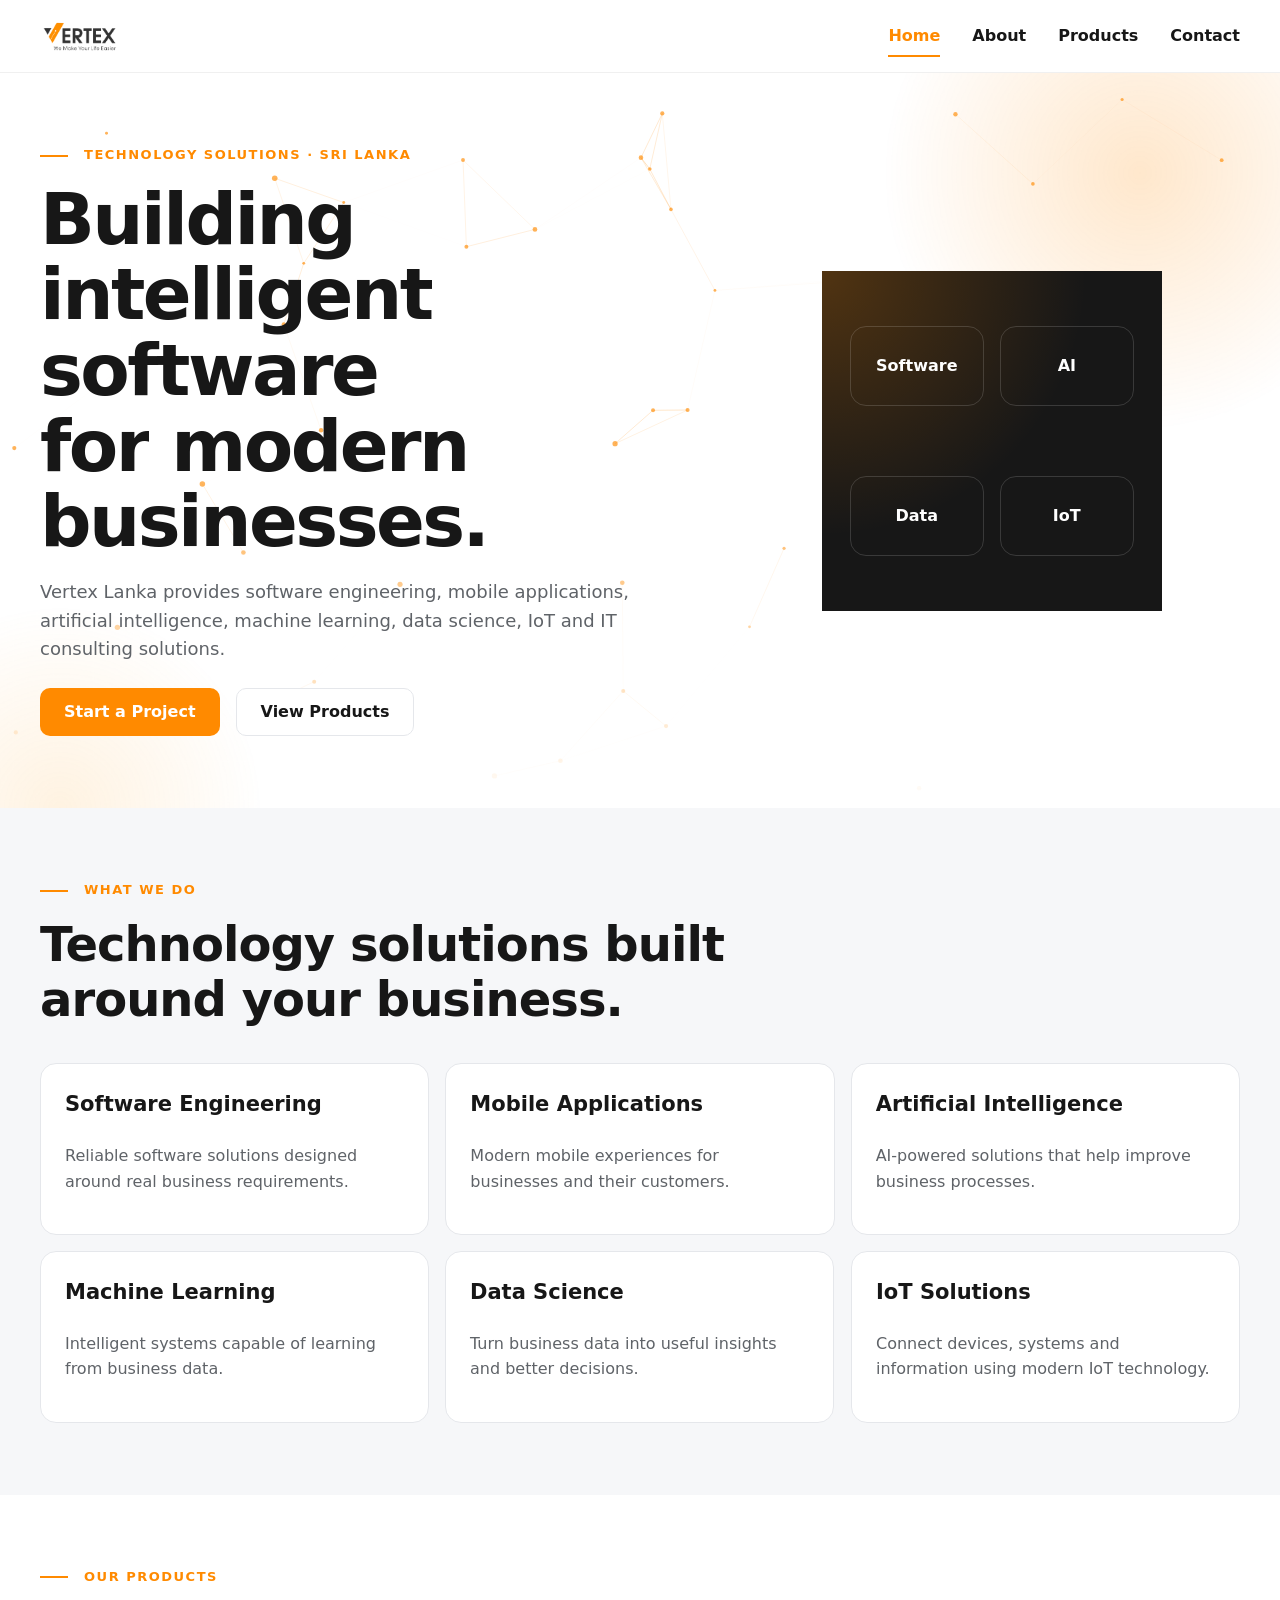
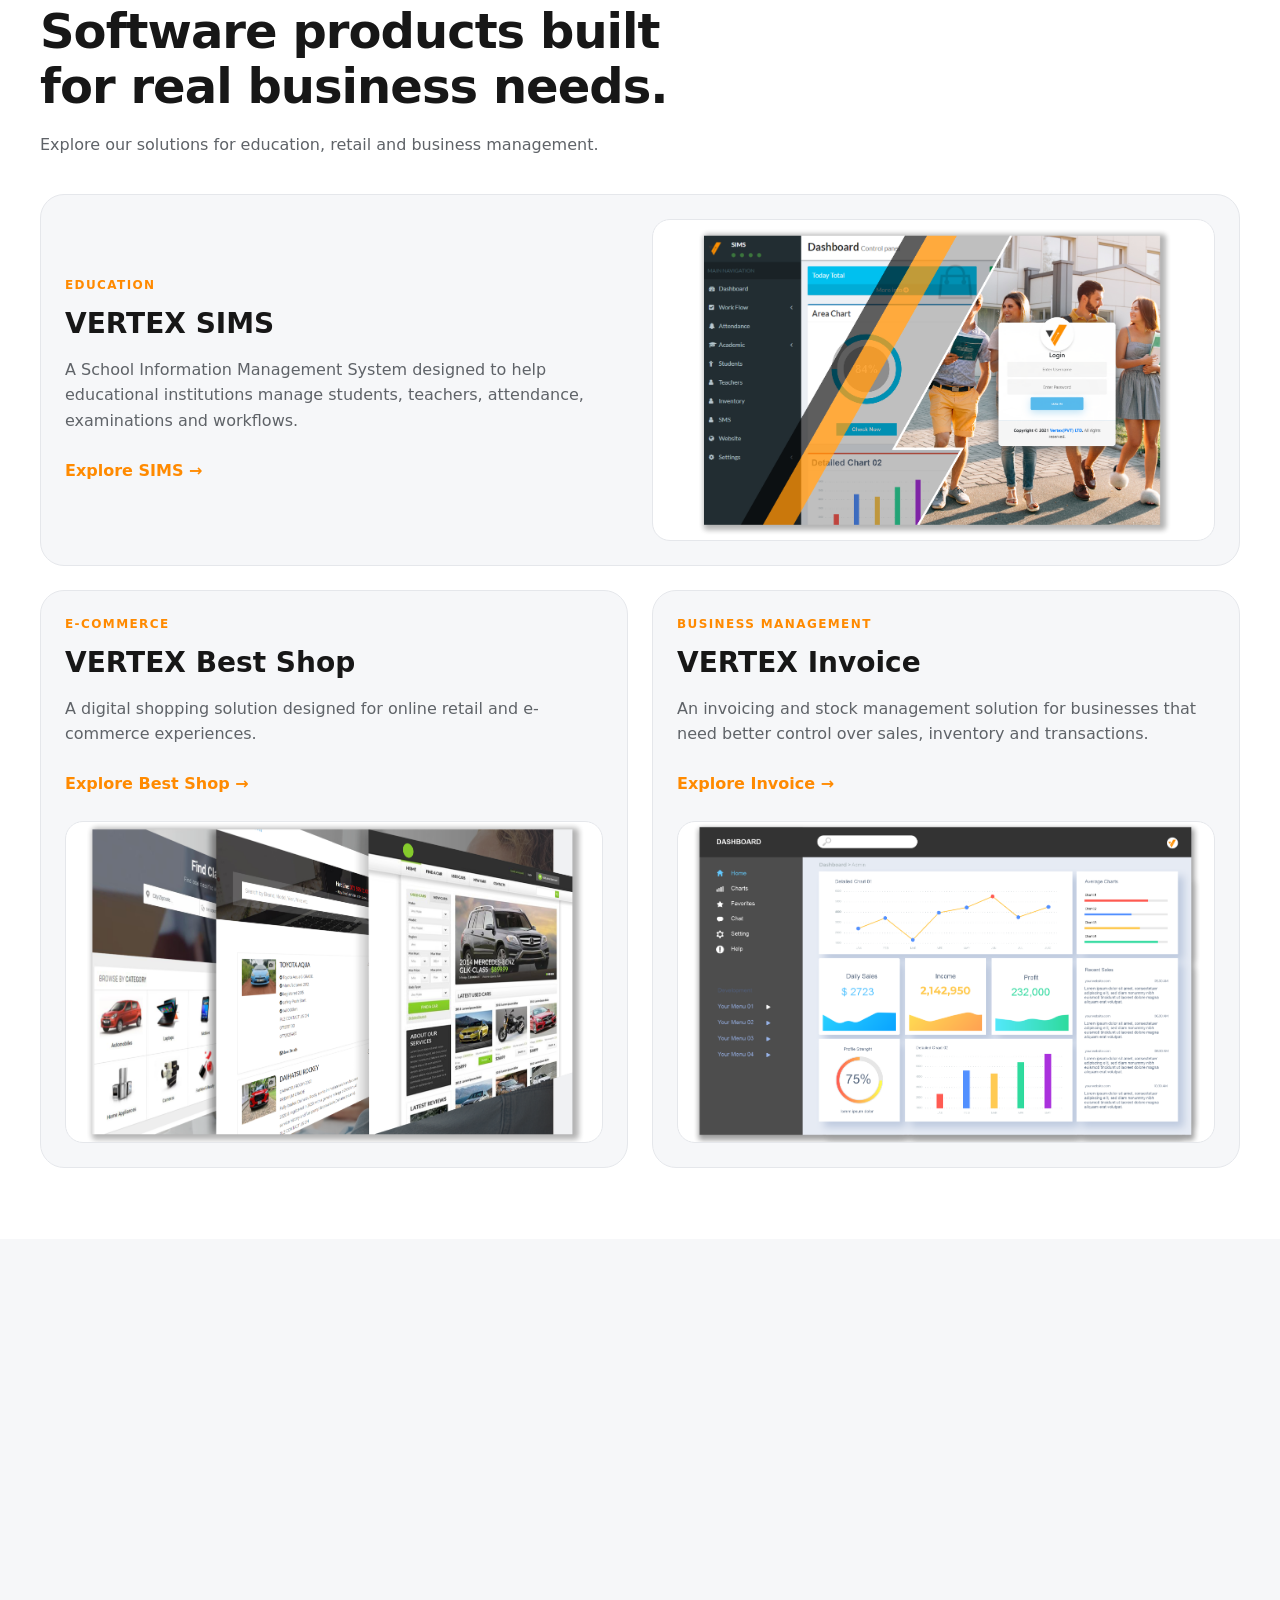
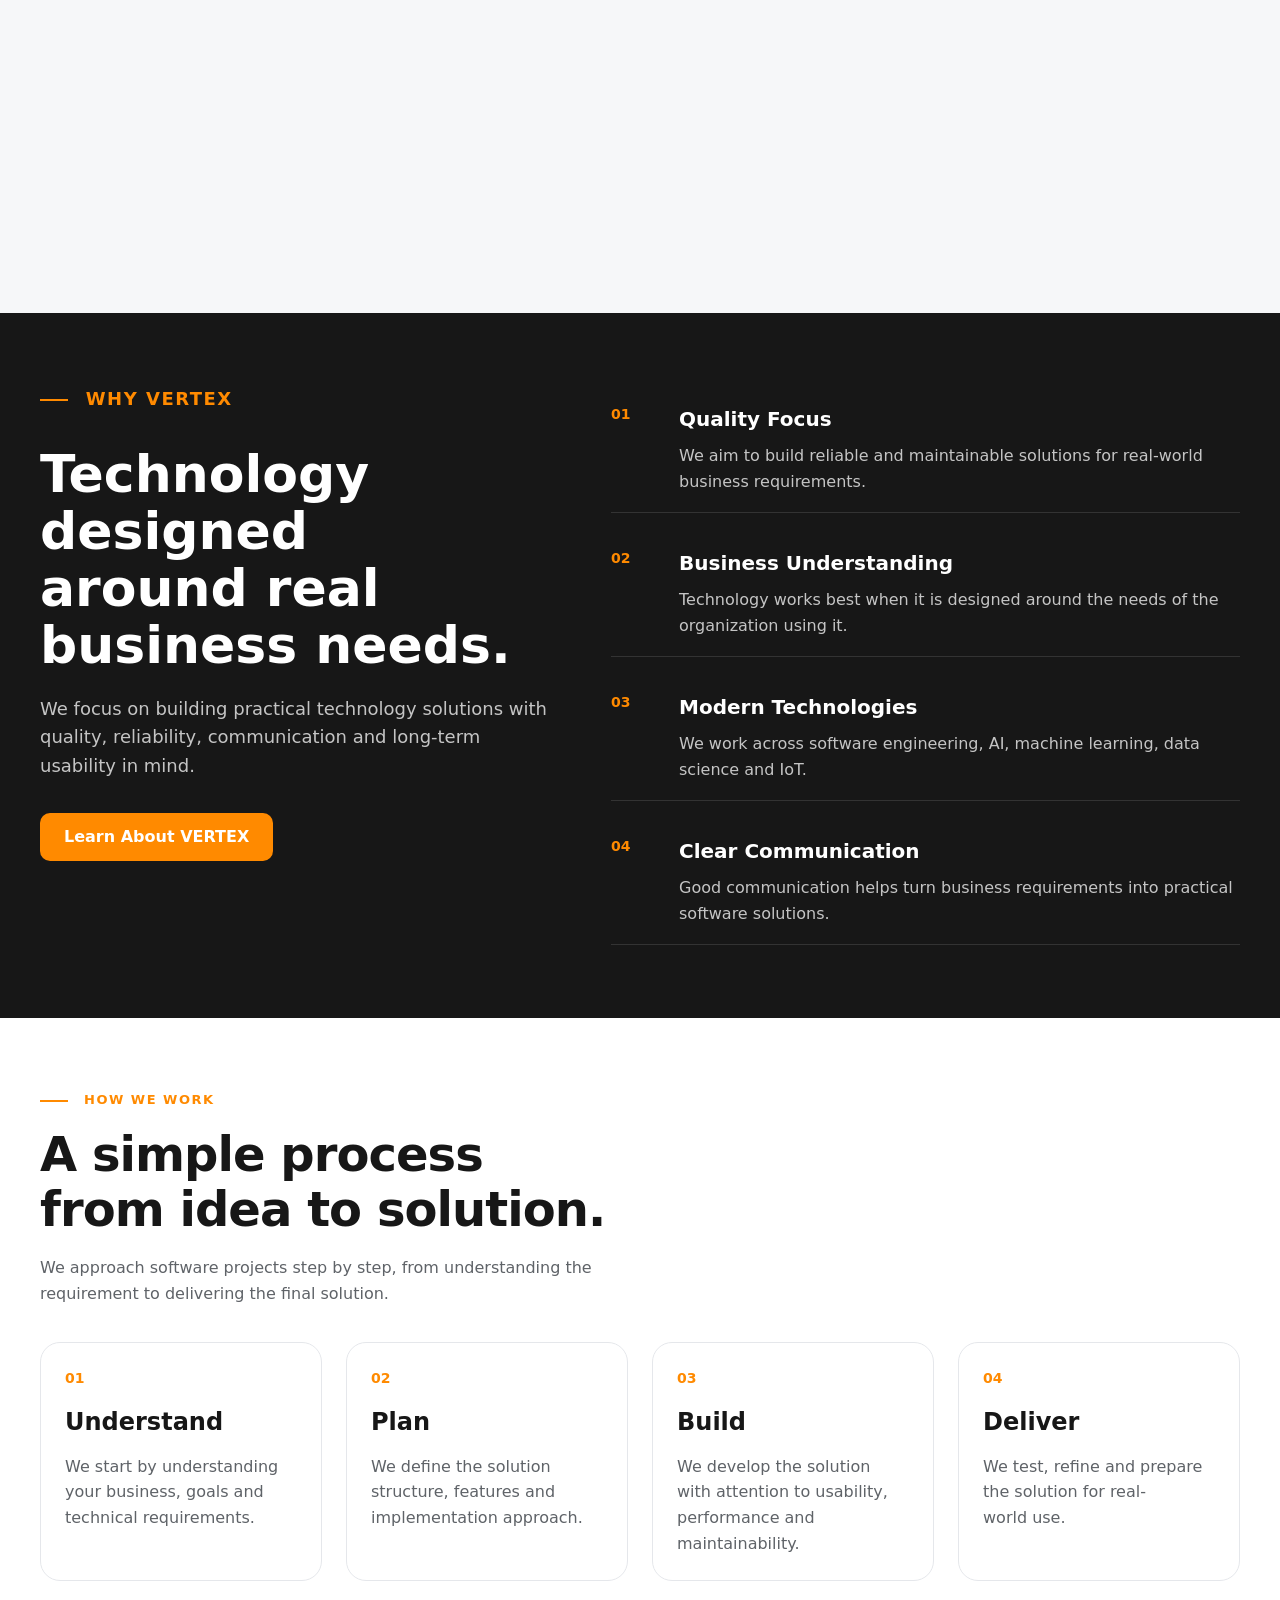
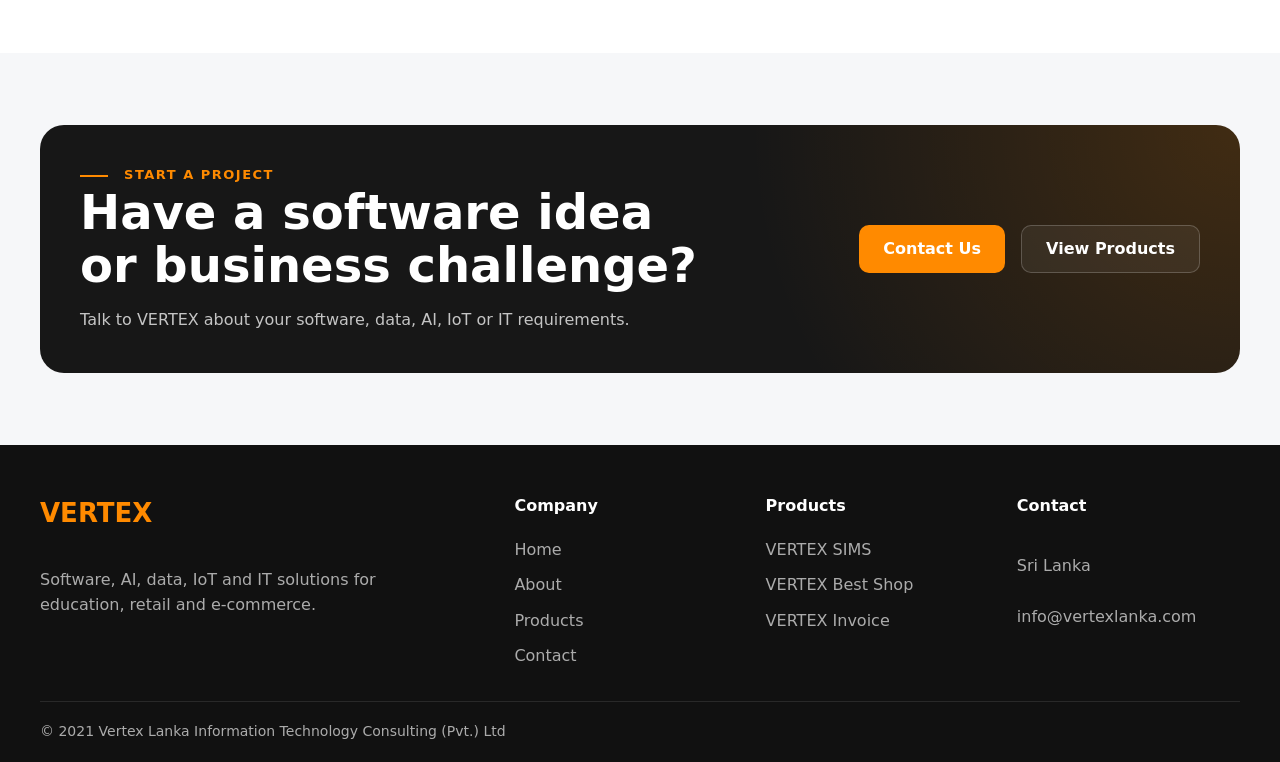
==== index.html @ 71db06a4 "Added full website" ====
<!DOCTYPE html>
<html lang="en">

<head>
  <meta charset="UTF-8">

  <meta
    name="viewport"
    content="width=device-width, initial-scale=1.0"
  >

  <!-- index.html -->
<title>Vertex Lanka | Software, AI & IT Solutions</title>

  <meta
    name="description"
    content="Vertex Lanka provides software engineering, AI, machine learning, data science, IoT and IT consulting solutions."
  >
<link
  rel="icon"
  type="image/png"
  href="img/logo/favicon.png"
>
<script type="application/ld+json">
{
  "@context": "https://schema.org",
  "@type": "Organization",
  "name": "Vertex Lanka Information Technology Consulting (Pvt.) Ltd",
  "url": "https://vertexlanka.com/",
  "email": "info@vertexlanka.com",
  "areaServed": "Sri Lanka"
}
</script>
  <link rel="stylesheet" href="styles.css">
</head>

<body>


  <!-- ========================================
       HEADER
  ========================================= -->

  <header class="site-header">

    <div class="container navbar">

      <a
  href="index.html"
  class="logo"
  aria-label="Vertex Lanka home"
>
  <img
    src="img/logo/vertex-logo.png"
    alt="Vertex Lanka"
  >
</a>

      <button
  class="menu-button"
  id="menuButton"
  aria-label="Open navigation"
  aria-controls="navMenu"
  aria-expanded="false"
>
  <span aria-hidden="true">☰</span>
</button>

      <nav class="nav-menu" id="navMenu">

        <a href="index.html">Home</a>

        <a href="about.html">About</a>

        <a href="products.html">Products</a>

        <a href="contact.html">Contact</a>

      </nav>

    </div>

  </header>



  <!-- ========================================
       MAIN CONTENT
  ========================================= -->

  <main>


    <!-- ========================================
         HERO
    ========================================= -->

    <section class="hero">

      <div class="container hero-grid">


        <div class="hero-content reveal">

          <p class="eyebrow">
            TECHNOLOGY SOLUTIONS · SRI LANKA
          </p>

          <h1>
            Building intelligent software for modern businesses.
          </h1>

          <p class="hero-description">
            Vertex Lanka provides software engineering,
            mobile applications, artificial intelligence,
            machine learning, data science, IoT and
            IT consulting solutions.
          </p>


          <div class="hero-buttons">

            <a
              href="contact.html"
              class="button button-primary"
            >
              Start a Project
            </a>

            <a
              href="products.html"
              class="button button-secondary"
            >
              View Products
            </a>

          </div>

        </div>


        <div class="hero-visual reveal">

          <div class="tech-card">

            <span>Software</span>

            <span>AI</span>

            <span>Data</span>

            <span>IoT</span>

          </div>

        </div>


      </div>

    </section>



    <!-- ========================================
         SERVICES
    ========================================= -->

    <section class="section services">

      <div class="container">


        <div class="section-heading reveal">

          <p class="eyebrow">
            WHAT WE DO
          </p>

          <h2>
            Technology solutions built around your business.
          </h2>

        </div>


        <div class="services-grid">


          <article class="service-card reveal">

            <h3>
              Software Engineering
            </h3>

            <p>
              Reliable software solutions designed around
              real business requirements.
            </p>

          </article>


          <article class="service-card reveal">

            <h3>
              Mobile Applications
            </h3>

            <p>
              Modern mobile experiences for businesses
              and their customers.
            </p>

          </article>


          <article class="service-card reveal">

            <h3>
              Artificial Intelligence
            </h3>

            <p>
              AI-powered solutions that help improve
              business processes.
            </p>

          </article>


          <article class="service-card reveal">

            <h3>
              Machine Learning
            </h3>

            <p>
              Intelligent systems capable of learning
              from business data.
            </p>

          </article>


          <article class="service-card reveal">

            <h3>
              Data Science
            </h3>

            <p>
              Turn business data into useful insights
              and better decisions.
            </p>

          </article>


          <article class="service-card reveal">

            <h3>
              IoT Solutions
            </h3>

            <p>
              Connect devices, systems and information
              using modern IoT technology.
            </p>

          </article>


        </div>

      </div>

    </section>



    <!-- ========================================
         PRODUCTS
    ========================================= -->

    <section class="section products-section">

      <div class="container">


        <div class="section-heading reveal">

          <p class="eyebrow">
            OUR PRODUCTS
          </p>

          <h2>
            Software products built for real business needs.
          </h2>

          <p>
            Explore our solutions for education,
            retail and business management.
          </p>

        </div>


        <div class="products-grid">


          <!-- SIMS -->

          <article class="product-card product-card-large reveal">


            <div class="product-content">

              <p class="product-label">
                EDUCATION
              </p>

              <h3>
                VERTEX SIMS
              </h3>

              <p>
                A School Information Management System designed
                to help educational institutions manage students,
                teachers, attendance, examinations and workflows.
              </p>

              <a
                href="sims.html"
                class="product-link"
              >
                Explore SIMS →
              </a>

            </div>


            <div class="product-card-image">

  <img
    src="img/sims/dashboard.png"
    alt="VERTEX SIMS dashboard"
  >

</div>


          </article>



          <!-- BEST SHOP -->

          <article class="product-card reveal">


            <div class="product-content">

              <p class="product-label">
                E-COMMERCE
              </p>

              <h3>
                VERTEX Best Shop
              </h3>

              <p>
                A digital shopping solution designed for
                online retail and e-commerce experiences.
              </p>

              <a
                href="shop.html"
                class="product-link"
              >
                Explore Best Shop →
              </a>

            </div>


            <div class="product-card-image">

  <img
    src="img/shop/shop.png"
    alt="VERTEX Best Shop interface"
  >

</div>


          </article>



          <!-- INVOICE -->

          <article class="product-card reveal">


            <div class="product-content">

              <p class="product-label">
                BUSINESS MANAGEMENT
              </p>

              <h3>
                VERTEX Invoice
              </h3>

              <p>
                An invoicing and stock management solution
                for businesses that need better control over
                sales, inventory and transactions.
              </p>

              <a
                href="invoice.html"
                class="product-link"
              >
                Explore Invoice →
              </a>

            </div>


            <div class="product-card-image">

  <img
    src="img/invoice/invoice.png"
    alt="VERTEX Invoice dashboard"
  >

</div>


          </article>


        </div>

      </div>

    </section>



    <!-- ========================================
         INDUSTRIES
    ========================================= -->

    <section class="section industries-section">

      <div class="container">


        <div class="section-heading reveal">

          <p class="eyebrow">
            INDUSTRIES
          </p>

          <h2>
            Technology solutions for the industries we serve.
          </h2>

          <p>
            We focus on solutions for education,
            retail and e-commerce environments.
          </p>

        </div>


        <div class="industries-grid">


          <article class="industry-card reveal">

            <div class="industry-icon" aria-hidden="true">

  <svg
    viewBox="0 0 24 24"
    width="28"
    height="28"
    fill="none"
    stroke="currentColor"
    stroke-width="1.8"
    stroke-linecap="round"
    stroke-linejoin="round"
  >
    <path d="M3 10l9-5 9 5-9 5-9-5Z"></path>
    <path d="M7 12v5c3 2 7 2 10 0v-5"></path>
  </svg>

</div>

            <h3>
              Education
            </h3>

            <p>
              Digital systems designed to help educational
              institutions manage information and operations.
            </p>

            <a
              href="sims.html"
              class="industry-link"
            >
              Explore Education Solutions →
            </a>

          </article>



          <article class="industry-card reveal">

            <div class="industry-icon" aria-hidden="true">

  <svg
    viewBox="0 0 24 24"
    width="28"
    height="28"
    fill="none"
    stroke="currentColor"
    stroke-width="1.8"
    stroke-linecap="round"
    stroke-linejoin="round"
  >
    <path d="M5 8h14l-1 12H6L5 8Z"></path>
    <path d="M9 8a3 3 0 0 1 6 0"></path>
  </svg>

</div>

            <h3>
              Retail
            </h3>

            <p>
              Business software for sales, stock management,
              invoicing and day-to-day retail operations.
            </p>

            <a
              href="invoice.html"
              class="industry-link"
            >
              Explore Retail Solutions →
            </a>

          </article>



          <article class="industry-card reveal">

            <div class="industry-icon" aria-hidden="true">

  <svg
    viewBox="0 0 24 24"
    width="28"
    height="28"
    fill="none"
    stroke="currentColor"
    stroke-width="1.8"
    stroke-linecap="round"
    stroke-linejoin="round"
  >
    <circle cx="9" cy="20" r="1"></circle>

    <circle cx="18" cy="20" r="1"></circle>

    <path d="M3 4h2l2.4 10.4a2 2 0 0 0 2 1.6h7.8a2 2 0 0 0 2-1.6L21 8H6"></path>
  </svg>

</div>

            <h3>
              E-Commerce
            </h3>

            <p>
              Digital shopping experiences and online
              solutions for modern commerce.
            </p>

            <a
              href="shop.html"
              class="industry-link"
            >
              Explore E-Commerce Solutions →
            </a>

          </article>


        </div>

      </div>

    </section>



    <!-- ========================================
         WHY VERTEX
    ========================================= -->

    <section class="section why-section">

      <div class="container why-grid">


        <div class="why-content reveal">

          <p class="eyebrow">
            WHY VERTEX
          </p>

          <h2>
            Technology designed around real business needs.
          </h2>

          <p>
            We focus on building practical technology solutions
            with quality, reliability, communication and
            long-term usability in mind.
          </p>

          <a
            href="about.html"
            class="button button-primary"
          >
            Learn About VERTEX
          </a>

        </div>



        <div class="why-list">


          <article class="why-item reveal">

            <div class="why-number">
              01
            </div>

            <div>

              <h3>
                Quality Focus
              </h3>

              <p>
                We aim to build reliable and maintainable
                solutions for real-world business requirements.
              </p>

            </div>

          </article>



          <article class="why-item reveal">

            <div class="why-number">
              02
            </div>

            <div>

              <h3>
                Business Understanding
              </h3>

              <p>
                Technology works best when it is designed
                around the needs of the organization using it.
              </p>

            </div>

          </article>



          <article class="why-item reveal">

            <div class="why-number">
              03
            </div>

            <div>

              <h3>
                Modern Technologies
              </h3>

              <p>
                We work across software engineering,
                AI, machine learning, data science and IoT.
              </p>

            </div>

          </article>



          <article class="why-item reveal">

            <div class="why-number">
              04
            </div>

            <div>

              <h3>
                Clear Communication
              </h3>

              <p>
                Good communication helps turn business
                requirements into practical software solutions.
              </p>

            </div>

          </article>


        </div>


      </div>

    </section>



    <!-- ========================================
         HOW WE WORK
    ========================================= -->

    <section class="section process-section">

      <div class="container">


        <div class="section-heading reveal">

          <p class="eyebrow">
            HOW WE WORK
          </p>

          <h2>
            A simple process from idea to solution.
          </h2>

          <p>
            We approach software projects step by step,
            from understanding the requirement to delivering
            the final solution.
          </p>

        </div>


        <div class="process-grid">


          <article class="process-card reveal">

            <div class="process-number">
              01
            </div>

            <h3>
              Understand
            </h3>

            <p>
              We start by understanding your business,
              goals and technical requirements.
            </p>

          </article>



          <article class="process-card reveal">

            <div class="process-number">
              02
            </div>

            <h3>
              Plan
            </h3>

            <p>
              We define the solution structure,
              features and implementation approach.
            </p>

          </article>



          <article class="process-card reveal">

            <div class="process-number">
              03
            </div>

            <h3>
              Build
            </h3>

            <p>
              We develop the solution with attention to
              usability, performance and maintainability.
            </p>

          </article>



          <article class="process-card reveal">

            <div class="process-number">
              04
            </div>

            <h3>
              Deliver
            </h3>

            <p>
              We test, refine and prepare the solution
              for real-world use.
            </p>

          </article>


        </div>


      </div>

    </section>



    <!-- ========================================
         CTA
    ========================================= -->

    <section class="section cta-section">

      <div class="container">


        <div class="cta-box reveal">


          <div class="cta-content">

            <p class="eyebrow">
              START A PROJECT
            </p>

            <h2>
              Have a software idea or business challenge?
            </h2>

            <p>
              Talk to VERTEX about your software,
              data, AI, IoT or IT requirements.
            </p>

          </div>


          <div class="cta-actions">

            <a
              href="contact.html"
              class="button button-primary"
            >
              Contact Us
            </a>

            <a
              href="products.html"
              class="button button-secondary"
            >
              View Products
            </a>

          </div>


        </div>


      </div>

    </section>


  </main>



  <!-- ========================================
       FOOTER
  ========================================= -->

  <footer class="footer">

    <div class="container">


      <div class="footer-grid">


        <div class="footer-brand">

          <a
            href="index.html"
            class="footer-logo"
          >
            VERTEX
          </a>

          <p>
            Software, AI, data, IoT and IT solutions
            for education, retail and e-commerce.
          </p>

        </div>



        <div class="footer-column">

          <h3>
            Company
          </h3>

          <a href="index.html">
            Home
          </a>

          <a href="about.html">
            About
          </a>

          <a href="products.html">
            Products
          </a>

          <a href="contact.html">
            Contact
          </a>

        </div>



        <div class="footer-column">

          <h3>
            Products
          </h3>

          <a href="sims.html">
            VERTEX SIMS
          </a>

          <a href="shop.html">
            VERTEX Best Shop
          </a>

          <a href="invoice.html">
            VERTEX Invoice
          </a>

        </div>



        <div class="footer-column">

          <h3>
            Contact
          </h3>

          <p>
            Sri Lanka
          </p>

          <a href="mailto:info@vertexlanka.com">
            info@vertexlanka.com
          </a>

        </div>


      </div>



      <div class="footer-bottom">

        <p>
  © 2021 Vertex Lanka Information Technology Consulting (Pvt.) Ltd
</p>

      </div>


    </div>

  </footer>



  <script src="script.js"></script>


</body>

</html>
---- styles.css ----
:root {
  --primary: #ff8a00;
  --primary-dark: #d96f00;
  --dark: #171717;
  --text: #5f6368;
  --background: #ffffff;
  --background-light: #f6f7f9;
  --border: #e5e7eb;
  --container: 1200px;
}

/* =========================
   RESET
========================= */

*,
*::before,
*::after {
  box-sizing: border-box;
}

html {
  scroll-behavior: smooth;
}

body {
  margin: 0;
  font-family:
    Inter,
    system-ui,
    -apple-system,
    BlinkMacSystemFont,
    "Segoe UI",
    sans-serif;
  color: var(--text);
  background: var(--background);
  line-height: 1.6;
}

img {
  display: block;
  max-width: 100%;
  height: auto;
}

a {
  color: inherit;
  text-decoration: none;
}

button {
  font: inherit;
}

.container {
  width: min(100% - 32px, var(--container));
  margin-inline: auto;
}
p {
  text-wrap: pretty;
}
h1,
h2,
h3 {
  text-wrap: balance;
}
/* =========================
   HEADER / NAVIGATION
========================= */

.site-header {
  position: sticky;

  top: 0;

  z-index: 1000;

  background:
    rgba(255, 255, 255, 0.92);

  border-bottom:
    1px solid rgba(0, 0, 0, 0.06);

  backdrop-filter: blur(12px);

  -webkit-backdrop-filter: blur(12px);
}
img {
  max-width: 100%;
  height: auto;
}

.navbar {
  min-height: 72px;
  display: flex;
  align-items: center;
  justify-content: space-between;
}

.logo {
  display: inline-flex;
  align-items: center;
}

.logo img {
  display: block;
  width: auto;
  height: 38px;
}

.menu-button {
  border: 0;
  background: transparent;
  font-size: 28px;
  cursor: pointer;
}

.nav-menu {
  display: none;
  position: absolute;
  top: 72px;
  left: 0;
  right: 0;
  flex-direction: column;
  padding: 24px;
  background: white;
  border-bottom: 1px solid var(--border);
}
.product-screenshot {
  display: block;

  width: 100%;
  max-width: 650px;

  height: auto;
  max-height: 430px;

  object-fit: contain;

  margin-inline: auto;

  border: 1px solid var(--border);
  border-radius: 18px;

  box-shadow:
    0 20px 50px rgba(0, 0, 0, 0.12);
}
.product-page-hero-visual {
  display: flex;
  align-items: center;
  justify-content: center;

  min-width: 0;
}
.nav-menu.open {
  display: flex;
}

.nav-menu a {
  position: relative;

  padding: 10px 0;

  color: var(--dark);

  font-weight: 600;

  transition:
    color 200ms ease;
}
.nav-menu a:hover {
  color: var(--primary);
}

.nav-menu a.active {
  color: var(--primary);
}
/* =========================
   HERO
========================= */

.hero {
  padding: 80px 0;
}

.hero-grid {
  display: grid;
  gap: 48px;
  align-items: center;
}

.eyebrow {
  margin: 0 0 16px;
  color: var(--primary);
  font-size: 13px;
  font-weight: 700;
  letter-spacing: 1.5px;
}

.hero h1 {
  margin: 0;

  max-width: 750px;

  color: var(--dark);

  font-size: clamp(42px, 8vw, 72px);

  line-height: 1.05;

  letter-spacing: -0.035em;
}
.about-hero h1,
.products-page-hero h1,
.product-page-hero h1,
.contact-hero h1 {
  letter-spacing: -0.035em;
}

.hero-description {
  max-width: 650px;
  margin-top: 24px;
  font-size: 18px;
}

.hero-buttons {
  display: flex;
  flex-wrap: wrap;
  gap: 16px;
  margin-top: 32px;
}

.hero-visual {
  display: flex;
  align-items: center;
  justify-content: center;
}

.tech-card {
  width: min(100%, 420px);
  aspect-ratio: 1;
  padding: 40px;
  display: grid;
  grid-template-columns: repeat(2, 1fr);
  gap: 16px;
  align-items: center;
  background:
    radial-gradient(
      circle at top left,
      rgba(255, 138, 0, 0.25),
      transparent 55%
    ),
    #171717;
.industry-link {
  border-radius: 32px;
}
}

.tech-card span {
  min-height: 100px;
  padding: 16px;
  display: flex;
  align-items: center;
  justify-content: center;
  border: 1px solid rgba(255, 255, 255, 0.15);
  border-radius: 16px;
  color: white;
  font-weight: 700;
}

/* =========================
   BUTTONS
========================= */

.button {
  min-height: 48px;
  padding: 0 24px;
  display: inline-flex;
  align-items: center;
  justify-content: center;
  border-radius: 10px;
  font-weight: 700;
  transition:
    transform 250ms ease,
    background-color 250ms ease,
    border-color 250ms ease;
}

.button:hover {
  transform: translateY(-2px);
}

.button-primary {
  color: white;
  background: var(--primary);
}

.button-primary:hover {
  background: var(--primary-dark);
}

.button-secondary {
  color: var(--dark);
  border: 1px solid var(--border);
  background: white;
}

/* =========================
   SHARED SECTION STYLES
========================= */

.section {
  padding: 80px 0;
}

.section-heading {
  max-width: 700px;
  margin-bottom: 48px;
}

.section-heading h2 {
  margin: 0;
  color: var(--dark);
  font-size: clamp(32px, 6vw, 48px);
  line-height: 1.15;
}
.section-heading > p:last-child {
  max-width: 620px;

  margin-top: 18px;
}
.section-heading h2 {
  letter-spacing: -0.02em;
}
/* =========================
   SERVICES
========================= */

.services {
  background: var(--background-light);
}

.services-grid {
  display: grid;
  grid-template-columns: 1fr;
  gap: 16px;
}

.service-card {
  padding: 32px;

  background: white;

  border: 1px solid var(--border);

  border-radius: 16px;

  transition:
    transform 300ms ease,
    border-color 300ms ease,
    background-color 300ms ease;
}

.service-card:hover {
  transform: translateY(-6px);

  border-color: rgba(255, 138, 0, 0.5);

  background: #fffdf9;
}

.service-card h3 {
  margin-top: 0;
  color: var(--dark);
  font-size: 21px;
}

/* =========================
   PRODUCTS
========================= */

.products-section {
  background: var(--background);
}

.products-grid {
  display: grid;
  grid-template-columns: 1fr;
  gap: 24px;
}

.product-card {
  overflow: hidden;
  display: grid;
  gap: 32px;
  padding: 32px;
  background: var(--background-light);
  border: 1px solid var(--border);
  border-radius: 24px;
  transition:
    transform 300ms ease,
    border-color 300ms ease;
}

.product-card:hover {
  transform: translateY(-6px);

  border-color: rgba(255, 138, 0, 0.5);

  background: #fffdf9;
}

.product-content {
  display: flex;
  flex-direction: column;
  align-items: flex-start;
}

.product-label {
  margin: 0 0 12px;
  color: var(--primary);
  font-size: 12px;
  font-weight: 800;
  letter-spacing: 1.4px;
}

.product-card h3 {
  margin: 0 0 16px;
  color: var(--dark);
  font-size: 28px;
  line-height: 1.2;
}

.product-card p {
  margin-top: 0;
}

.product-link {
  display: inline-flex;

  align-items: center;

  gap: 6px;

  margin-top: 8px;

  color: var(--primary);

  font-weight: 700;

  transition:
    gap 250ms ease,
    color 250ms ease;
}

.product-link:hover {
  gap: 10px;

  color: var(--primary-dark);
}

.product-visual {
  min-height: 220px;
  display: flex;
  align-items: center;
  justify-content: center;
  border-radius: 18px;
  color: white;
  font-size: 32px;
  font-weight: 800;
  letter-spacing: 2px;
}

.product-visual-sims {
  background:
    radial-gradient(
      circle at top left,
      rgba(255, 138, 0, 0.6),
      transparent 55%
    ),
    #1b1b1b;
}

.product-visual-shop {
  background: linear-gradient(135deg, #ff8a00, #ffb347);
}

.product-visual-invoice {
  background:
    radial-gradient(
      circle at bottom right,
      rgba(255, 138, 0, 0.5),
      transparent 50%
    ),
    #242424;
}

/* SIMS mock interface */

.mock-window {
  width: 90%;
  overflow: hidden;
  background: white;
  border-radius: 12px;
  box-shadow: 0 20px 50px rgba(0, 0, 0, 0.25);
}

.mock-window-top {
  height: 36px;
  padding: 0 12px;
  display: flex;
  align-items: center;
  gap: 6px;
  background: #eeeeee;
}

.mock-window-top span {
  width: 8px;
  height: 8px;
  border-radius: 50%;
  background: #bbbbbb;
}

.mock-window-body {
  min-height: 170px;
  display: grid;
  grid-template-columns: 60px 1fr;
}

.mock-sidebar {
  background: #222222;
}

.mock-content {
  padding: 20px;
}

.mock-line {
  width: 60%;
  height: 8px;
  margin-bottom: 10px;
  border-radius: 10px;
  background: #e5e7eb;
}

.mock-line-large {
  width: 80%;
  height: 12px;
}

.mock-cards {
  display: grid;
  grid-template-columns: repeat(3, 1fr);
  gap: 8px;
  margin-top: 20px;
}

.mock-cards div {
  height: 45px;
  border-radius: 8px;
  background: #f1f2f4;
}

/* =========================
   INDUSTRIES
========================= */

.industries-section {
  background: var(--background-light);
}

.industries-grid {
  display: grid;
  grid-template-columns: 1fr;
  gap: 24px;
}

.industry-card {
  padding: 32px;
  background: white;
  border: 1px solid var(--border);
  border-radius: 20px;
  transition:
    transform 300ms ease,
    border-color 300ms ease;
}

.industry-card:hover {
  transform: translateY(-6px);

  border-color: rgba(255, 138, 0, 0.5);

  background: #fffdf9;
}

.industry-icon {
  width: 56px;
  height: 56px;

  margin-bottom: 24px;

  display: flex;
  align-items: center;
  justify-content: center;

  border-radius: 14px;

  color: var(--primary);

  background: rgba(255, 138, 0, 0.1);

  transition:
    transform 250ms ease,
    background-color 250ms ease;
}

.industry-card:hover .industry-icon {
  transform: scale(1.06);

  background: rgba(255, 138, 0, 0.16);
}

.industry-card h3 {
  margin: 0 0 12px;
  color: var(--dark);
  font-size: 24px;
}

.industry-card p {
  margin-top: 0;
}

.industry-link {
  display: inline-flex;

  align-items: center;

  gap: 6px;

  margin-top: 12px;

  color: var(--primary);

  font-weight: 700;

  transition:
    gap 250ms ease,
    color 250ms ease;
}

.industry-link:hover {
  gap: 10px;

  color: var(--primary-dark);
}

.industry-link:hover {
  transform: translateX(4px);
}

/* =========================
   WHY VERTEX
========================= */

.why-section {
  background: var(--dark);
  color: rgba(255, 255, 255, 0.75);
}

.why-grid {
  display: grid;
  gap: 56px;
}

.why-content {
  max-width: 600px;
}

.why-content h2 {
  margin: 0 0 20px;
  color: white;
  font-size: clamp(34px, 6vw, 52px);
  line-height: 1.1;
}

.why-content p {
  margin-bottom: 32px;
  font-size: 18px;
}

.why-list {
  display: grid;
  gap: 16px;
}

.why-item {
  padding: 24px 0;
  display: grid;
  grid-template-columns: 48px 1fr;
  gap: 20px;
  border-bottom: 1px solid rgba(255, 255, 255, 0.12);
}

.why-number {
  color: var(--primary);
  font-size: 14px;
  font-weight: 800;
}

.why-item h3 {
  margin: 0 0 8px;
  color: white;
  font-size: 20px;
}

.why-item p {
  margin: 0;
}

/* =========================
   PROCESS
========================= */

.process-section {
  background: var(--background);
}

.process-grid {
  display: grid;
  grid-template-columns: 1fr;
  gap: 24px;
}

.process-card {
  position: relative;
  padding: 32px;
  background: white;
  border: 1px solid var(--border);
  border-radius: 20px;
  transition:
    transform 300ms ease,
    border-color 300ms ease;
}

.process-card:hover {
  transform: translateY(-6px);

  border-color: rgba(255, 138, 0, 0.5);

  background: #fffdf9;
}

.process-number {
  margin-bottom: 24px;
  color: var(--primary);
  font-size: 14px;
  font-weight: 800;
}

.process-card h3 {
  margin: 0 0 12px;
  color: var(--dark);
  font-size: 24px;
}

.process-card p {
  margin: 0;
}

/* =========================
   CTA
========================= */

.cta-section {
  background: var(--background-light);
}

.cta-box {
  display: grid;
  gap: 32px;
  padding: 40px;
  border-radius: 24px;
  background:
    radial-gradient(
      circle at top right,
      rgba(255, 138, 0, 0.18),
      transparent 40%
    ),
    var(--dark);
  color: rgba(255, 255, 255, 0.75);
}

.cta-content {
  max-width: 700px;
}

.cta-content h2 {
  margin: 0 0 16px;
  color: white;
  font-size: clamp(32px, 6vw, 48px);
  line-height: 1.1;
}

.cta-content p {
  margin: 0;
}

.cta-actions {
  display: flex;
  flex-wrap: wrap;
  gap: 16px;
}

.cta-box .button-secondary {
  color: white;
  border-color: rgba(255, 255, 255, 0.2);
  background: rgba(255, 255, 255, 0.06);
}

/* =========================
   FOOTER
========================= */

.footer {
  padding: 72px 0 24px;
  background: #111111;
  color: rgba(255, 255, 255, 0.65);
}

.footer-grid {
  display: grid;
  grid-template-columns: 1fr;
  gap: 40px;
}

.footer-brand {
  max-width: 340px;
}

.footer-logo {
  display: inline-block;
  margin-bottom: 16px;
  color: var(--primary);
  font-size: 26px;
  font-weight: 800;
}

.footer-column {
  display: flex;
  flex-direction: column;
  gap: 10px;
}

.footer-column h3 {
  margin: 0 0 8px;
  color: white;
  font-size: 16px;
}

.footer-column a {
  transition: color 200ms ease;
}

.footer-column a:hover {
  color: white;
}

.footer-bottom {
  margin-top: 56px;
  padding-top: 24px;
  border-top: 1px solid rgba(255, 255, 255, 0.1);
}

.footer-bottom p {
  margin: 0;
  font-size: 14px;
}

/* =========================
   ANIMATIONS
========================= */

.reveal {
  opacity: 0;
  transform: translateY(24px);
  transition:
    opacity 500ms ease,
    transform 500ms ease;
}

.reveal.visible {
  opacity: 1;
  transform: translateY(0);
}

.products-grid .product-card:nth-child(2) {
  transition-delay: 100ms;
}

.products-grid .product-card:nth-child(3) {
  transition-delay: 200ms;
}

.why-item:nth-child(2),
.process-card:nth-child(2) {
  transition-delay: 80ms;
}

.why-item:nth-child(3),
.process-card:nth-child(3) {
  transition-delay: 160ms;
}

.why-item:nth-child(4),
.process-card:nth-child(4) {
  transition-delay: 240ms;
}

/* =========================
   ACCESSIBILITY
========================= */

a:focus-visible,
button:focus-visible {
  outline: 3px solid var(--primary);
  outline-offset: 4px;
  border-radius: 6px;
}

/* =========================
   ABOUT PAGE
========================= */

.about-hero {
  padding: 96px 0;

  background: var(--background-light);
}

.about-hero-content {
  max-width: 900px;
}

.about-hero h1 {
  margin: 0;

  max-width: 900px;

  color: var(--dark);

  font-size: clamp(44px, 8vw, 76px);

  line-height: 1.05;
}

.about-hero-content > p:last-child {
  max-width: 700px;

  margin-top: 24px;

  font-size: 19px;
}



.about-intro-grid {
  display: grid;

  gap: 40px;
}

.about-intro-title h2 {
  margin: 0;

  color: var(--dark);

  font-size: clamp(34px, 6vw, 52px);

  line-height: 1.1;
}

.about-intro-text {
  max-width: 680px;

  font-size: 18px;
}

.about-intro-text p:first-child {
  margin-top: 0;
}



.principles-section {
  background: var(--background-light);
}

.principles-grid {
  display: grid;

  grid-template-columns: 1fr;

  gap: 20px;
}

.principle-card {
  padding: 32px;

  background: white;

  border: 1px solid var(--border);

  border-radius: 20px;

  transition:
    transform 300ms ease,
    border-color 300ms ease;
}

.principle-card:hover {
  transform: translateY(-6px);

  border-color: rgba(255, 138, 0, 0.5);
}

.principle-number {
  display: block;

  margin-bottom: 24px;

  color: var(--primary);

  font-size: 13px;
  font-weight: 800;
}

.principle-card h3 {
  margin: 0 0 12px;

  color: var(--dark);

  font-size: 24px;
}

.principle-card p {
  margin: 0;
}



.capabilities-section {
  background: var(--dark);

  color: rgba(255, 255, 255, 0.72);
}

.capabilities-grid {
  display: grid;

  gap: 56px;
}

.capabilities-content {
  max-width: 600px;
}

.capabilities-content h2 {
  margin: 0 0 20px;

  color: white;

  font-size: clamp(34px, 6vw, 52px);

  line-height: 1.1;
}

.capabilities-content p {
  margin-bottom: 32px;

  font-size: 18px;
}

.capabilities-list {
  display: grid;
}

.capability-item {
  display: grid;

  grid-template-columns: 48px 1fr;

  gap: 20px;

  align-items: center;

  padding: 22px 0;

  border-bottom:
    1px solid rgba(255, 255, 255, 0.12);
}

.capability-item span {
  color: var(--primary);

  font-size: 13px;

  font-weight: 800;
}

.capability-item h3 {
  margin: 0;

  color: white;

  font-size: 20px;
}
/* =========================
   PRODUCTS PAGE
========================= */

.products-page-hero {
  padding: 96px 0;

  background: var(--background-light);
}

.products-page-hero-content {
  max-width: 900px;
}

.products-page-hero h1 {
  margin: 0;

  color: var(--dark);

  font-size: clamp(44px, 8vw, 76px);

  line-height: 1.05;
}

.products-page-hero-content > p:last-child {
  max-width: 700px;

  margin-top: 24px;

  font-size: 19px;
}


.product-feature-section {
  background: var(--background);
}

.alternate-section {
  background: var(--background-light);
}

.product-feature-grid {
  display: grid;

  gap: 48px;

  align-items: center;
}

.product-feature-content {
  max-width: 600px;
}

.product-feature-content h2 {
  margin: 0 0 20px;

  color: var(--dark);

  font-size: clamp(36px, 6vw, 56px);

  line-height: 1.1;
}

.product-feature-content p {
  margin-bottom: 28px;

  font-size: 18px;
}

.product-feature-visual .product-visual {
  min-height: 320px;
}

/* =========================
   PRODUCT DETAIL PAGE
========================= */

.product-page-hero {
  padding: 96px 0;

  background: var(--background-light);
}

.product-page-hero-grid {
  display: grid;

  gap: 48px;

  align-items: center;
}

.product-page-hero-content {
  max-width: 700px;
}

.product-page-hero h1 {
  margin: 0;

  color: var(--dark);

  font-size: clamp(48px, 9vw, 80px);

  line-height: 1;
}

.product-page-subtitle {
  margin: 16px 0 20px;

  color: var(--dark);

  font-size: 22px;

  font-weight: 700;
}

.product-page-hero-content > p:not(.product-label):not(.product-page-subtitle) {
  max-width: 650px;

  font-size: 18px;
}

.product-page-hero-visual .product-visual {
  min-height: 340px;
}



.product-overview-grid {
  display: grid;

  gap: 40px;
}

.product-section-title {
  margin: 0;

  color: var(--dark);

  font-size: clamp(34px, 6vw, 52px);

  line-height: 1.1;
}

.product-overview-text {
  max-width: 650px;

  font-size: 18px;
}



.product-features-section {
  background: var(--background-light);
}

.product-features-grid {
  display: grid;

  grid-template-columns: 1fr;

  gap: 20px;
}

.feature-card {
  padding: 32px;

  background: white;

  border: 1px solid var(--border);

  border-radius: 20px;

  transition:
    transform 300ms ease,
    border-color 300ms ease;
}

.feature-card:hover {
  transform: translateY(-6px);

  border-color: rgba(255, 138, 0, 0.5);
}

.feature-number {
  display: block;

  margin-bottom: 24px;

  color: var(--primary);

  font-size: 13px;

  font-weight: 800;
}

.feature-card h3 {
  margin: 0 0 12px;

  color: var(--dark);

  font-size: 22px;
}

.feature-card p {
  margin: 0;
}



.product-benefits-section {
  background: var(--dark);

  color: rgba(255, 255, 255, 0.72);
}

.product-benefits-grid {
  display: grid;

  gap: 56px;
}

.product-benefits-content {
  max-width: 600px;
}

.product-benefits-content h2 {
  margin: 0 0 20px;

  color: white;

  font-size: clamp(34px, 6vw, 52px);

  line-height: 1.1;
}

.product-benefits-content p {
  font-size: 18px;
}

.benefits-list {
  display: grid;
}

.benefit-item {
  display: grid;

  grid-template-columns: 48px 1fr;

  gap: 20px;

  padding: 24px 0;

  border-bottom:
    1px solid rgba(255, 255, 255, 0.12);
}

.benefit-item > span {
  color: var(--primary);

  font-size: 13px;

  font-weight: 800;
}

.benefit-item h3 {
  margin: 0 0 8px;

  color: white;

  font-size: 20px;
}

.benefit-item p {
  margin: 0;
}



.product-preview-section {
  background: var(--background);
}

.large-product-preview {
  padding: 32px;

  background:
    radial-gradient(
      circle at top left,
      rgba(255, 138, 0, 0.4),
      transparent 50%
    ),
    #171717;

  border-radius: 24px;
}

.large-product-preview .mock-window {
  width: 100%;
}

.large-product-preview .mock-window-body {
  min-height: 320px;
}

/* =========================
   BEST SHOP PAGE
========================= */

.large-shop-preview {
  padding: 32px;

  background:
    linear-gradient(
      135deg,
      rgba(255, 138, 0, 0.95),
      rgba(255, 179, 71, 0.9)
    );

  border-radius: 24px;
}

.shop-preview-grid {
  display: grid;

  grid-template-columns: repeat(2, 1fr);

  gap: 16px;
}

.shop-preview-card {
  min-height: 160px;

  background: rgba(255, 255, 255, 0.92);

  border-radius: 16px;

  box-shadow:
    0 10px 30px rgba(0, 0, 0, 0.08);
}

/* =========================
   INVOICE PAGE
========================= */

.invoice-preview {
  padding: 32px;

  background:
    radial-gradient(
      circle at top right,
      rgba(255, 138, 0, 0.32),
      transparent 45%
    ),
    #171717;

  border-radius: 24px;
}

.invoice-preview-window {
  overflow: hidden;

  display: grid;

  grid-template-columns: 70px 1fr;

  min-height: 360px;

  background: white;

  border-radius: 16px;
}

.invoice-preview-sidebar {
  display: flex;

  flex-direction: column;

  gap: 16px;

  padding: 24px 16px;

  background: #222222;
}

.invoice-preview-sidebar div {
  height: 10px;

  border-radius: 20px;

  background:
    rgba(255, 255, 255, 0.18);
}

.invoice-preview-main {
  padding: 28px;
}

.invoice-preview-heading {
  width: 45%;

  height: 16px;

  margin-bottom: 28px;

  border-radius: 20px;

  background: #dedede;
}

.invoice-preview-stats {
  display: grid;

  grid-template-columns: 1fr;

  gap: 12px;

  margin-bottom: 28px;
}

.invoice-preview-stats div {
  min-height: 80px;

  border-radius: 12px;

  background: #f2f3f5;
}

.invoice-preview-table {
  display: grid;

  gap: 12px;
}

.invoice-preview-table span {
  height: 12px;

  border-radius: 10px;

  background: #e7e8ea;
}

/* =========================
   CONTACT PAGE
========================= */

.contact-hero {
  padding: 96px 0;

  background: var(--background-light);
}

.contact-hero-content {
  max-width: 900px;
}

.contact-hero h1 {
  margin: 0;

  color: var(--dark);

  font-size: clamp(44px, 8vw, 76px);

  line-height: 1.05;
}

.contact-hero-content > p:last-child {
  max-width: 700px;

  margin-top: 24px;

  font-size: 19px;
}



.contact-section {
  background: var(--background);
}

.contact-grid {
  display: grid;

  gap: 56px;
}



.contact-form-wrapper h2,
.contact-info h2 {
  margin: 0 0 20px;

  color: var(--dark);

  font-size: clamp(32px, 5vw, 46px);

  line-height: 1.1;
}



.contact-form {
  display: grid;

  grid-template-columns: 1fr;

  gap: 20px;

  margin-top: 32px;
}

.form-group {
  display: flex;

  flex-direction: column;

  gap: 8px;
}

.form-group label {
  color: var(--dark);

  font-size: 14px;

  font-weight: 700;
}

.form-group input,
.form-group textarea {
  width: 100%;

  padding: 14px 16px;

  border: 1px solid var(--border);

  border-radius: 10px;

  background: white;

  color: var(--dark);

  font: inherit;

  transition:
    border-color 200ms ease,
    outline-color 200ms ease;
}

.form-group textarea {
  resize: vertical;
}

.form-group input:focus,
.form-group textarea:focus {
  outline: 3px solid rgba(255, 138, 0, 0.14);

  border-color: var(--primary);
}



.contact-info {
  padding: 32px;

  background: var(--background-light);

  border: 1px solid var(--border);

  border-radius: 24px;
}

.contact-info-intro {
  margin-bottom: 32px;
}

.contact-info-list {
  display: grid;

  gap: 0;
}

.contact-info-item {
  padding: 20px 0;

  border-bottom: 1px solid var(--border);
}

.contact-info-item:last-child {
  border-bottom: 0;
}

.contact-info-label {
  display: block;

  margin-bottom: 8px;

  color: var(--primary);

  font-size: 12px;

  font-weight: 800;

  letter-spacing: 1px;

  text-transform: uppercase;
}

.contact-info-item p {
  margin: 0;

  color: var(--dark);
}

.contact-info-item a {
  color: var(--dark);

  font-weight: 700;
}

.contact-info-item a:hover {
  color: var(--primary);
}

/* =========================
   TABLET
========================= */

@media (min-width: 768px) {
  .invoice-preview-stats {
  grid-template-columns: repeat(3, 1fr);
}

.contact-form {
  grid-template-columns: repeat(2, 1fr);
}

.form-group-full {
  grid-column: 1 / -1;
}
  .product-features-grid {
  grid-template-columns: repeat(2, 1fr);
}
  .principles-grid {
  grid-template-columns: repeat(2, 1fr);
}
  .services-grid {
    grid-template-columns: repeat(2, 1fr);
  }

  .products-grid {
    grid-template-columns: repeat(2, 1fr);
  }

  .product-card-large {
    grid-column: 1 / -1;
    grid-template-columns: 1fr 1fr;
    align-items: center;
  }

  .industries-grid {
    grid-template-columns: repeat(3, 1fr);
  }

  .process-grid {
    grid-template-columns: repeat(2, 1fr);
  }

  .footer-grid {
    grid-template-columns: 2fr 1fr 1fr 1fr;
  }

  .product-card:not(.product-card-large) .product-visual {
    min-height: 200px;
  }
}

/* =========================
   DESKTOP
========================= */

@media (min-width: 1024px) {

  .product-page-hero-grid {
  grid-template-columns:
    minmax(0, 1fr)
    minmax(0, 1fr);

  gap: 64px;

  align-items: center;
}
.nav-menu a::after {
  content: "";

  position: absolute;

  left: 0;
  bottom: -8px;

  width: 100%;
  height: 2px;

  background: var(--primary);

  transform: scaleX(0);

  transform-origin: right;

  transition:
    transform 250ms ease;
}

.nav-menu a:hover::after,
.nav-menu a.active::after {
  transform: scaleX(1);

  transform-origin: left;
}

  .about-hero {
  padding: 140px 0;
}

.shop-preview-grid {
  grid-template-columns: repeat(4, 1fr);
}

.shop-preview-card {
  min-height: 220px;
}

.contact-hero {
  padding: 140px 0;
}

.contact-grid {
  grid-template-columns: 1.2fr 0.8fr;

  gap: 80px;

  align-items: start;
}

.contact-info {
  position: sticky;

  top: 110px;
}

.product-page-hero {
  padding: 120px 0;
}

.product-page-hero-grid {
  grid-template-columns: 1fr 1fr;

  gap: 80px;
}

.product-overview-grid {
  grid-template-columns: 0.9fr 1.1fr;

  gap: 80px;
}

.product-features-grid {
  grid-template-columns: repeat(3, 1fr);
}

.product-benefits-grid {
  grid-template-columns: 0.9fr 1.1fr;

  gap: 80px;

  align-items: start;
}

.products-page-hero {
  padding: 140px 0;
}

.product-feature-grid {
  grid-template-columns: 1fr 1fr;

  gap: 80px;
}

.about-intro-grid {
  grid-template-columns: 0.9fr 1.1fr;

  gap: 80px;

  align-items: start;
}

.principles-grid {
  grid-template-columns: repeat(4, 1fr);
}

.capabilities-grid {
  grid-template-columns: 0.9fr 1.1fr;

  gap: 80px;

  align-items: start;
}
  .section {
    padding: 96px 0;
  }

  .hero {
    padding: 120px 0;
  }

  .hero-grid {
    grid-template-columns: 1.15fr 0.85fr;
  }

  .services-grid {
    grid-template-columns: repeat(3, 1fr);
  }

  .products-grid {
    grid-template-columns: repeat(2, 1fr);
  }

  .product-card-large {
    grid-column: 1 / -1;
    grid-template-columns: 1fr 1fr;
  }

  .why-grid {
    grid-template-columns: 0.9fr 1.1fr;
    align-items: start;
  }

  .process-grid {
    grid-template-columns: repeat(4, 1fr);
  }

  .cta-box {
    grid-template-columns: 1fr auto;
    align-items: center;
    padding: 56px;
  }

  .menu-button {
    display: none;
  }

  .nav-menu {
    display: flex;
    position: static;
    flex-direction: row;
    gap: 32px;
    padding: 0;
    background: transparent;
    border: 0;
  }

  .nav-menu a {
    padding: 0;
  }
}

/* =========================
   REDUCED MOTION
========================= */

@media (prefers-reduced-motion: reduce) {
  *,
  *::before,
  *::after {
    scroll-behavior: auto !important;
    animation-duration: 0.01ms !important;
    animation-iteration-count: 1 !important;
    transition-duration: 0.01ms !important;
  }

  .reveal {
    opacity: 1;
    transform: none;
  }
}
@media (max-width: 1023px) {

  .nav-menu {
    box-shadow:
      0 16px 32px rgba(0, 0, 0, 0.08);
  }

  .nav-menu a {
    padding: 14px 0;
  }

}

@media (hover: none) {

  .service-card:hover,
  .product-card:hover,
  .industry-card:hover,
  .process-card:hover,
  .feature-card:hover,
  .principle-card:hover {
    transform: none;
  }

}
.product-screenshot {
  display: block;
  width: 100%;
  max-width: 650px;
  height: auto;
  max-height: 430px;
  object-fit: contain;
  margin-inline: auto;
  border: 1px solid var(--border);
  border-radius: 18px;
  box-shadow: 0 20px 50px rgba(0, 0, 0, 0.12);
}

.product-page-hero-visual {
  display: flex;
  align-items: center;
  justify-content: center;
  min-width: 0;
}

.real-product-preview {
  overflow: hidden;
  border: 1px solid var(--border);
  border-radius: 24px;
  background: var(--background-light);
}

.real-product-preview img {
  width: 100%;
  height: auto;
}

@media (prefers-reduced-motion: reduce) {

  *,
  *::before,
  *::after {
    scroll-behavior: auto !important;
    animation-duration: 0.01ms !important;
    animation-iteration-count: 1 !important;
    transition-duration: 0.01ms !important;
  }

  .reveal {
    opacity: 1;
    transform: none;
  }

}

::selection {
  background: rgba(255, 138, 0, 0.25);
}
 
/* Slide-in animations start off-screen; this stops sideways scrollbars */
body {
  overflow-x: clip;
}
 
/* Without JavaScript, never leave content hidden */
html:not(.js) .reveal {
  opacity: 1;
  transform: none;
}
 
/* =========================
   SCROLL PROGRESS BAR
========================= */
 
.progress {
  position: fixed;
  top: 0;
  left: 0;
  z-index: 1100;
  width: 100%;
  height: 3px;
  background: linear-gradient(90deg, #ff8a00, #ffc46b);
  box-shadow: 0 0 12px rgba(255, 138, 0, 0.6);
  transform: scaleX(0);
  transform-origin: left;
  pointer-events: none;
}
 
/* Header gains depth once you scroll */
.site-header {
  transition: box-shadow 300ms ease;
}
 
.site-header.scrolled {
  box-shadow: 0 10px 30px rgba(0, 0, 0, 0.07);
}
 
/* =========================
   SCROLL ANIMATIONS
   Assigned by script.js. Each section gets a different style.
========================= */
 
@media (prefers-reduced-motion: no-preference) {
 
  .js [data-anim] {
    opacity: 0;
    transition:
      opacity 800ms cubic-bezier(0.2, 0.7, 0.2, 1),
      transform 800ms cubic-bezier(0.2, 0.7, 0.2, 1),
      filter 800ms ease,
      clip-path 900ms cubic-bezier(0.2, 0.7, 0.2, 1);
    transition-delay: var(--d, 0ms) !important;
    will-change: opacity, transform;
  }
 
  .js [data-anim="fade-up"] {
    transform: translateY(36px);
  }
 
  .js [data-anim="from-left"] {
    transform: translateX(-56px);
  }
 
  .js [data-anim="from-right"] {
    transform: translateX(56px);
  }
 
  .js [data-anim="zoom-in"] {
    transform: scale(0.9) translateY(20px);
  }
 
  .js [data-anim="flip-up"] {
    transform: perspective(900px) rotateX(16deg) translateY(30px);
    transform-origin: top center;
  }
 
  .js [data-anim="blur-in"] {
    transform: translateY(24px) scale(0.97);
    filter: blur(12px);
  }
 
  .js [data-anim="clip-reveal"] {
    transform: scale(0.96);
    clip-path: inset(14% 10% 14% 10% round 24px);
  }
 
  .js [data-anim].visible {
    opacity: 1;
    transform: none;
    filter: none;
  }
 
  .js [data-anim="clip-reveal"].visible {
    clip-path: inset(0 round 24px);
  }
 
  /* Hero headline: words slide up one by one */
  .split .w {
    display: inline-block;
    overflow: hidden;
    vertical-align: top;
    padding-bottom: 0.1em;
    margin-bottom: -0.1em;
  }
 
  .split .w > span {
    display: inline-block;
    transform: translateY(115%);
    transition:
      transform 900ms cubic-bezier(0.2, 0.7, 0.2, 1)
      calc(var(--i) * 70ms + 150ms);
  }
 
  .split.visible .w > span {
    transform: none;
  }
 
  /* Soft floating light behind the hero */
  .hero {
    position: relative;
    overflow: hidden;
  }
 
  .hero > .container {
    position: relative;
  }
 
  .hero::before,
  .hero::after {
    content: "";
    position: absolute;
    border-radius: 50%;
    pointer-events: none;
    will-change: transform;
  }
 
  .hero::before {
    top: -180px;
    right: -140px;
    width: 560px;
    height: 560px;
    background: radial-gradient(circle, rgba(255, 138, 0, 0.2), transparent 65%);
    animation: drift 14s ease-in-out infinite alternate;
  }
 
  .hero::after {
    bottom: -220px;
    left: -160px;
    width: 440px;
    height: 440px;
    background: radial-gradient(circle, rgba(255, 179, 71, 0.16), transparent 65%);
    animation: drift 18s ease-in-out infinite alternate-reverse;
  }
 
  /* Hero tech card: tiles gently float */
  .tech-card span {
    animation: float 5s ease-in-out infinite;
  }
 
  .tech-card span:nth-child(2) { animation-delay: -1.2s; }
  .tech-card span:nth-child(3) { animation-delay: -2.4s; }
  .tech-card span:nth-child(4) { animation-delay: -3.6s; }
 
  /* Product mock windows: float and shimmer */
  .product-visual .mock-window {
    animation: float 6s ease-in-out infinite;
  }
 
  .mock-cards div {
    background: linear-gradient(100deg, #f1f2f4 30%, #ffe9cc 50%, #f1f2f4 70%);
    background-size: 220% 100%;
    animation: shimmer 2.6s linear infinite;
  }
 
  .mock-cards div:nth-child(2) { animation-delay: -0.5s; }
  .mock-cards div:nth-child(3) { animation-delay: -1s; }
 
  /* Shine sweep across primary buttons */
  .button-primary {
    position: relative;
    overflow: hidden;
  }
 
  .button-primary::after {
    content: "";
    position: absolute;
    inset: 0;
    background: linear-gradient(
      110deg,
      transparent 30%,
      rgba(255, 255, 255, 0.4) 50%,
      transparent 70%
    );
    transform: translateX(-120%);
  }
 
  .button-primary:hover::after {
    transform: translateX(120%);
    transition: transform 700ms ease;
  }
}
 
@keyframes drift {
  to {
    transform: translate3d(-60px, 50px, 0) scale(1.15);
  }
}
 
@keyframes float {
  50% {
    transform: translateY(-8px);
  }
}
 
@keyframes shimmer {
  to {
    background-position: -220% 0;
  }
}
 
/* =========================
   BUTTONS: smooth magnetic movement
========================= */
 
.button {
  transition:
    transform 250ms ease,
    translate 200ms ease-out,
    background-color 250ms ease,
    border-color 250ms ease;
}
 
/* =========================
   CARD TILT + ORANGE SPOTLIGHT (mouse devices)
========================= */
 
.tilt-ready {
  position: relative;
}
 
.tilt-ready::before {
  content: "";
  position: absolute;
  inset: 0;
  z-index: 0;
  border-radius: inherit;
  background: radial-gradient(
    340px circle at var(--mx, 50%) var(--my, 50%),
    rgba(255, 138, 0, 0.14),
    transparent 60%
  );
  opacity: 0;
  pointer-events: none;
  transition: opacity 300ms ease;
}
 
.tilt-ready:hover::before {
  opacity: 1;
}
 
.tilt-ready:hover {
  transform:
    perspective(900px)
    translateY(-6px)
    rotateX(var(--rx, 0deg))
    rotateY(var(--ry, 0deg));
  transition:
    transform 140ms ease-out,
    border-color 300ms ease,
    background-color 300ms ease;
}
 
@media (hover: none) {
  .tilt-ready:hover {
    transform: none;
  }
}
 
/* =========================
   ACCENT LINE BEFORE EYEBROW LABELS
========================= */
 
.eyebrow::before {
  content: "";
  display: inline-block;
  width: 28px;
  height: 2px;
  margin-right: 10px;
  vertical-align: middle;
  background: var(--primary);
}
 
.section { padding: 56px 0; }
.hero { padding: 48px 0; }
 
.about-hero,
.products-page-hero,
.contact-hero,
.product-page-hero { padding: 56px 0; }
 
.section-heading { margin-bottom: 32px; }
.hero-grid { gap: 32px; }
.hero-description { margin-top: 18px; }
.hero-buttons { margin-top: 24px; }
 
.service-card,
.industry-card,
.process-card,
.principle-card,
.feature-card { padding: 24px; }
 
.product-card { padding: 24px; gap: 24px; }
.cta-box { padding: 32px; gap: 24px; }
 
.why-grid,
.capabilities-grid,
.product-benefits-grid { gap: 36px; }
 
.why-item,
.benefit-item { padding: 18px 0; }
.capability-item { padding: 16px 0; }
.process-number,
.feature-number,
.principle-number { margin-bottom: 14px; }
.industry-icon { margin-bottom: 16px; }
 
.product-feature-grid,
.product-page-hero-grid { gap: 32px; }
.product-overview-grid,
.about-intro-grid { gap: 24px; }
.contact-grid { gap: 40px; }
 
.product-visual { min-height: 180px; }
.product-feature-visual .product-visual { min-height: 260px; }
.product-page-hero-visual .product-visual { min-height: 280px; }
.product-screenshot { max-height: 340px; }
.large-product-preview .mock-window-body { min-height: 260px; }
.invoice-preview-window { min-height: 300px; }
.tech-card { width: min(100%, 340px); padding: 28px; }
.tech-card span { min-height: 80px; }
 
.footer { padding: 48px 0 20px; }
.footer-grid { gap: 28px; }
.footer-bottom { margin-top: 32px; padding-top: 18px; }
 
/* ---------- Desktop ---------- */
 
@media (min-width: 1024px) {
  .section { padding: 72px 0; }
  .hero { padding: 72px 0; }
 
  .about-hero,
  .products-page-hero,
  .contact-hero,
  .product-page-hero { padding: 80px 0; }
 
  .section-heading { margin-bottom: 36px; }
 
  .why-grid,
  .capabilities-grid,
  .product-benefits-grid,
  .product-feature-grid,
  .product-page-hero-grid,
  .product-overview-grid,
  .about-intro-grid,
  .contact-grid { gap: 56px; }
 
  .cta-box { padding: 40px; }
  .product-screenshot { max-height: 380px; }
}
 
/* ---------- Back to top button ---------- */
 
.to-top {
  position: fixed;
  right: 20px;
  bottom: 20px;
  z-index: 1000;
  width: 46px;
  height: 46px;
  display: grid;
  place-items: center;
  border: 0;
  border-radius: 50%;
  color: white;
  font-size: 20px;
  font-weight: 700;
  background: var(--primary);
  box-shadow: 0 10px 24px rgba(255, 138, 0, 0.4);
  cursor: pointer;
  opacity: 0;
  transform: translateY(16px);
  pointer-events: none;
  transition:
    opacity 250ms ease,
    transform 250ms ease,
    background-color 250ms ease;
}
 
.to-top.show {
  opacity: 1;
  transform: none;
  pointer-events: auto;
}
 
.to-top:hover {
  background: var(--primary-dark);
}
 
.product-card-image {
  overflow: hidden;

  min-height: 220px;

  display: flex;
  align-items: center;
  justify-content: center;

  border-radius: 18px;

  background: #ffffff;

  border: 1px solid var(--border);
}

.product-card-image img {
  display: block;

  width: 100%;
  height: 100%;

  max-height: 320px;

  object-fit: cover;
}
.product-card-large .product-card-image img {
  object-fit: contain;
}

 
.hero,
.about-hero,
.products-page-hero,
.contact-hero,
.product-page-hero {
  position: relative;
  overflow: hidden;
}
 
/* Keep hero text and images above the animation */
.about-hero > .container,
.products-page-hero > .container,
.contact-hero > .container,
.product-page-hero > .container {
  position: relative;
  z-index: 1;
}
 
.hero > .container {
  z-index: 1;
}
 
.net-canvas {
  position: absolute;
  inset: 0;
  width: 100%;
  height: 100%;
  pointer-events: none;
  opacity: 0;
  transition: opacity 1200ms ease;
  /* Fades out toward the bottom so it blends into the next section */
  -webkit-mask-image: linear-gradient(to bottom, #000 55%, transparent 100%);
  mask-image: linear-gradient(to bottom, #000 55%, transparent 100%);
}
 
.net-canvas.on {
  opacity: 1;
}
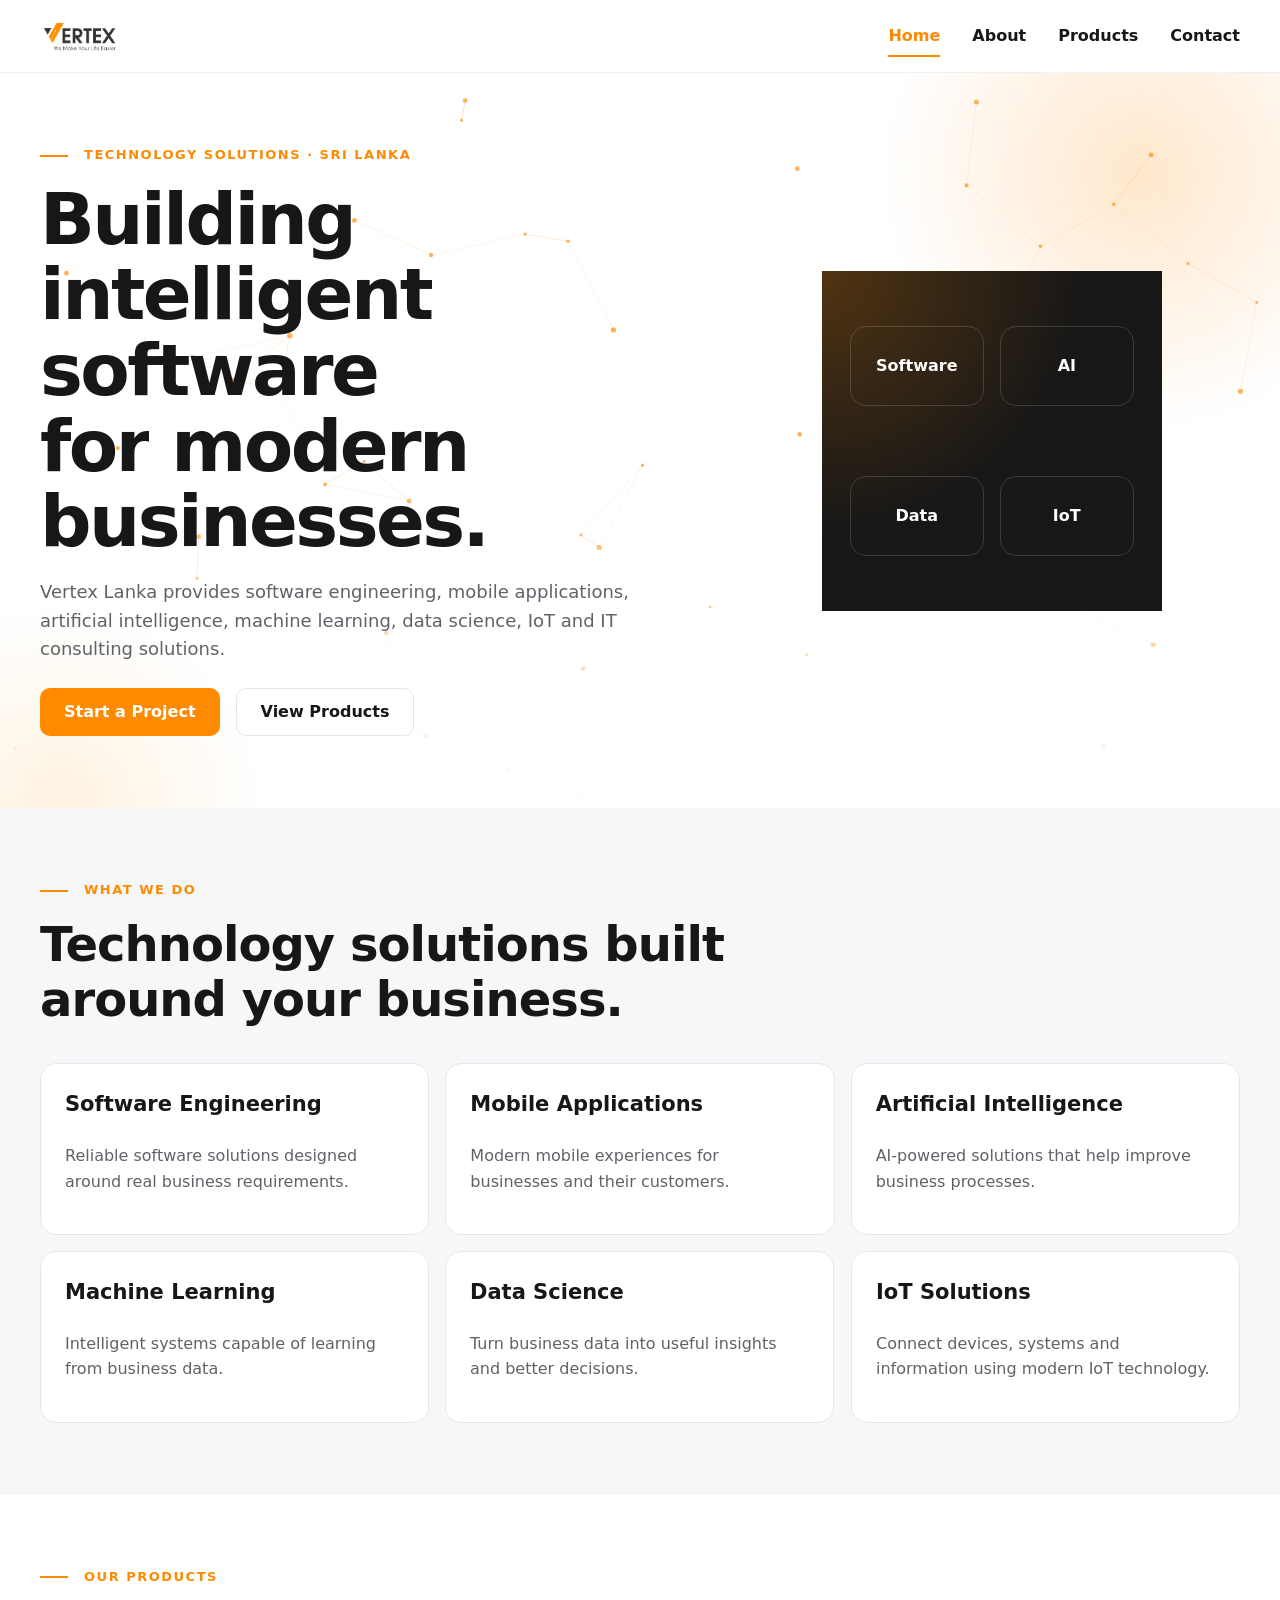
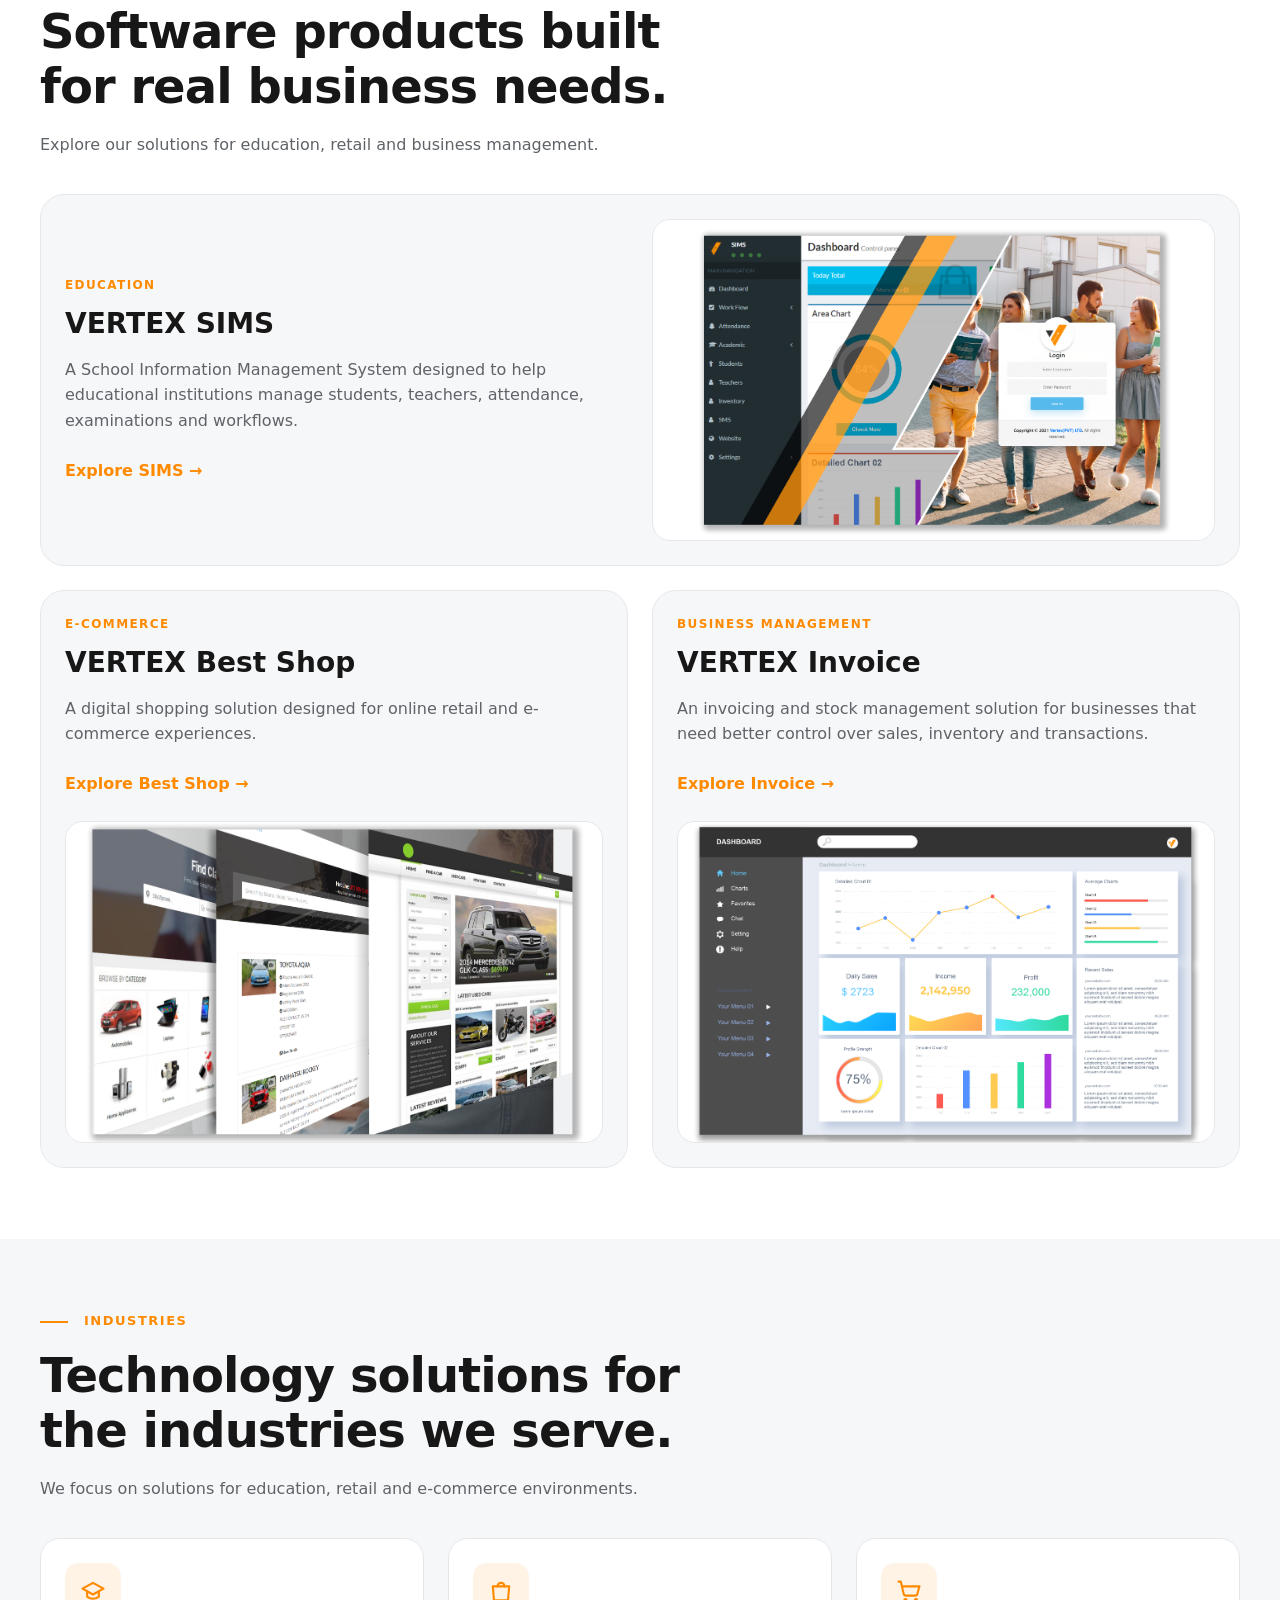
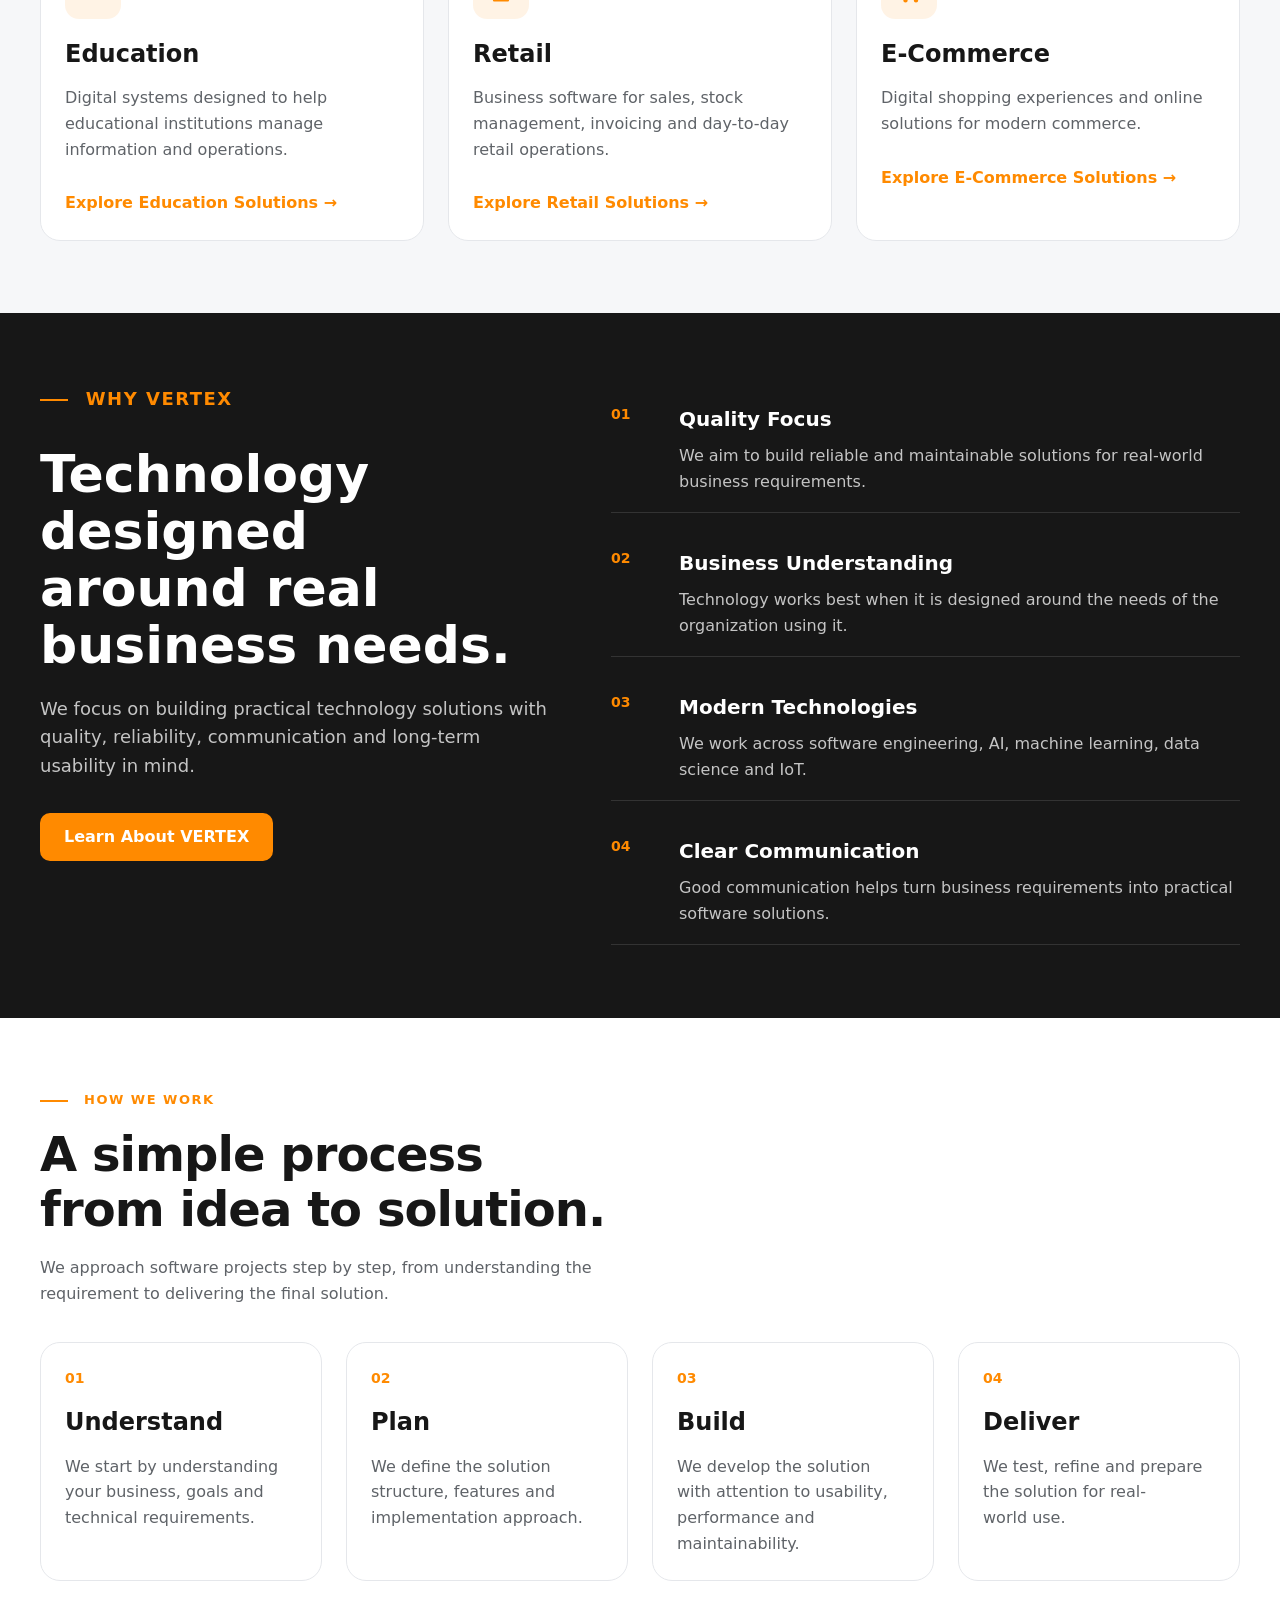
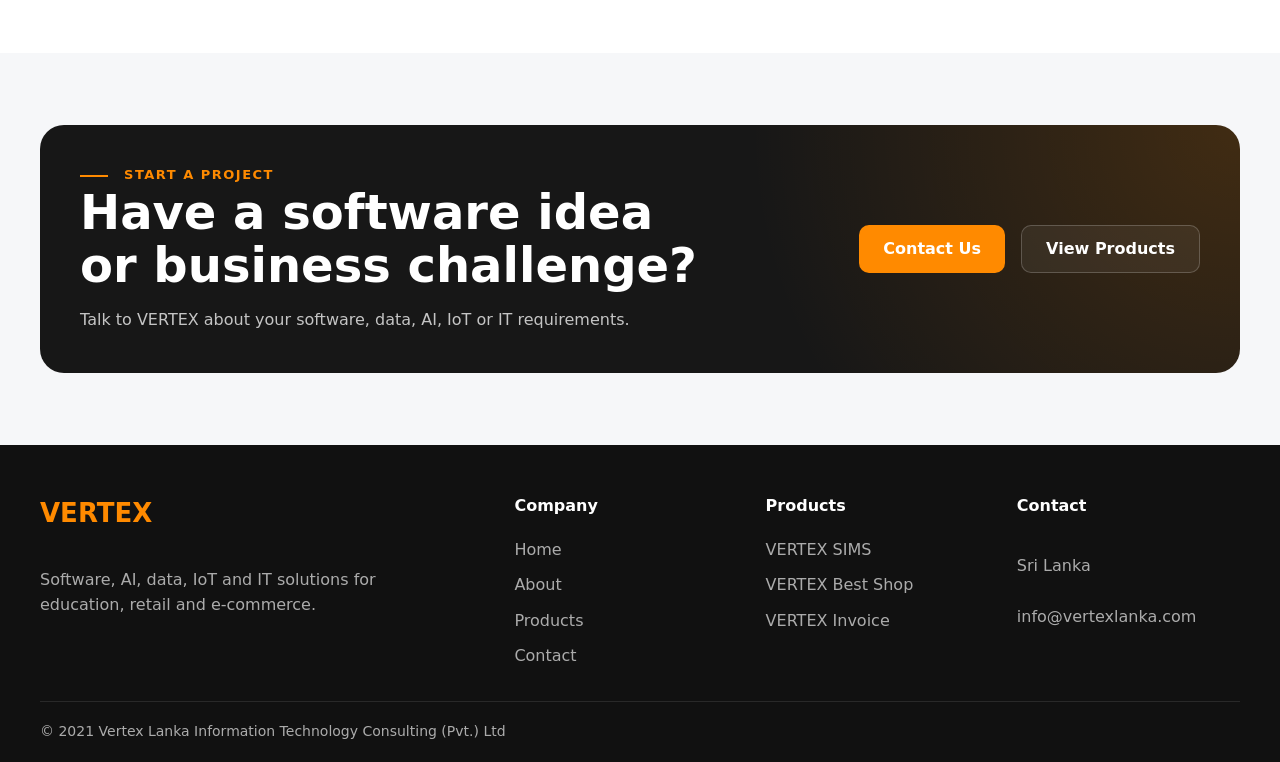
==== commit 4919f318: "Favicon" ====
--- a/index.html
+++ b/index.html
@@ -19,7 +19,8 @@
 <link
   rel="icon"
   type="image/png"
-  href="img/logo/favicon.png"
+  sizes="32x32"
+  href="./img/logo/favicon-32.png?v=3"
 >
 <script type="application/ld+json">
 {
